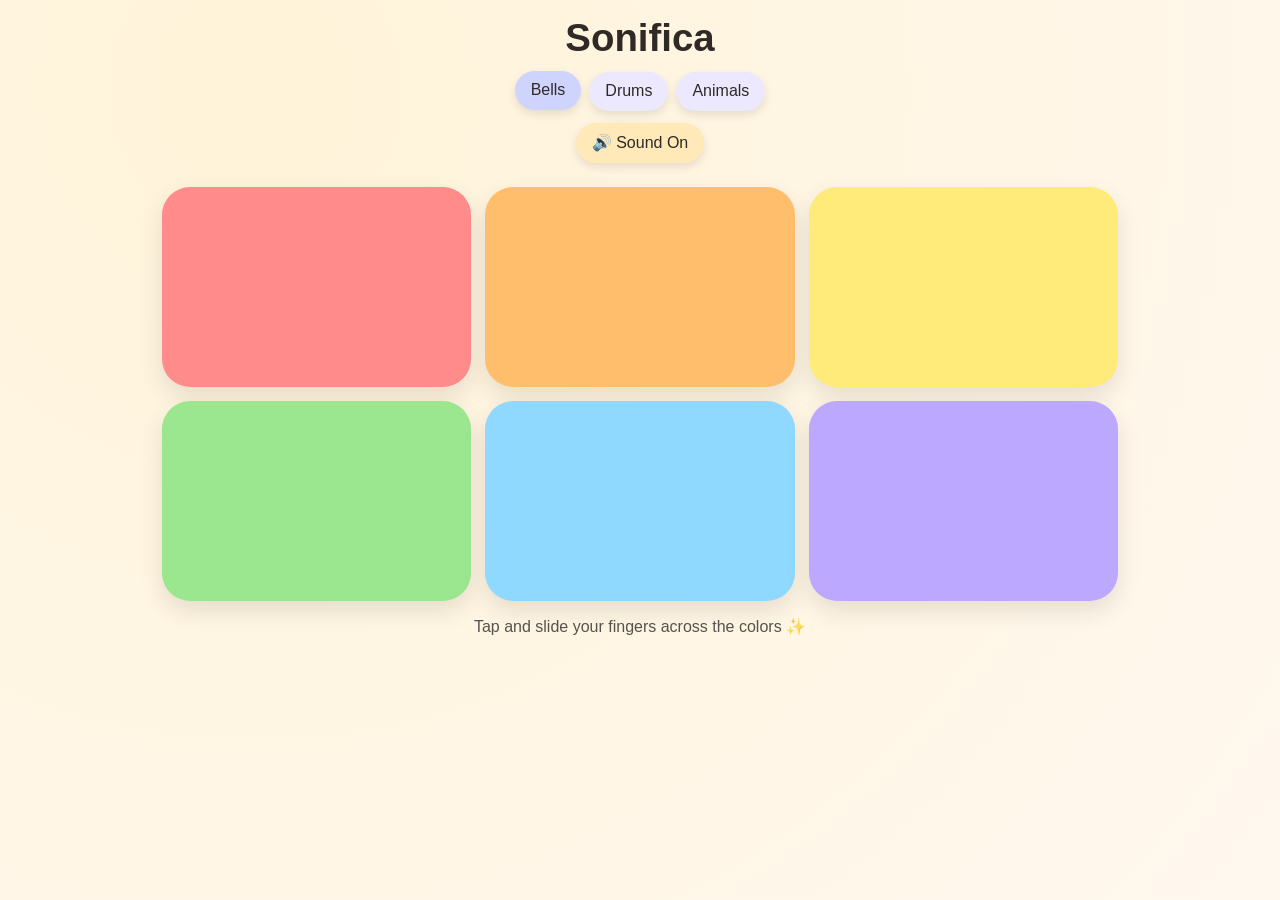
==== index.html @ 6faaa02c "Add Sonifica MVP app shell, audio pads, styles, and parent settings stub" ====
<!doctype html>
<html lang="en">
  <head>
    <meta charset="UTF-8" />
    <meta name="viewport" content="width=device-width, initial-scale=1.0, viewport-fit=cover" />
    <title>Sonifica</title>
    <link rel="stylesheet" href="styles.css" />
  </head>
  <body>
    <header class="topbar" role="banner">
      <h1>Sonifica</h1>
      <div class="controls" role="group" aria-label="Sound palette">
        <button class="palette-btn active" data-palette="bells">Bells</button>
        <button class="palette-btn" data-palette="drums">Drums</button>
        <button class="palette-btn" data-palette="animals">Animals</button>
      </div>
      <button id="muteBtn" aria-pressed="false" class="mute-btn">🔊 Sound On</button>
    </header>

    <main>
      <section class="pad-grid" aria-label="Sound pads">
        <button class="pad pad-1" data-pad="0" aria-label="Pad 1"></button>
        <button class="pad pad-2" data-pad="1" aria-label="Pad 2"></button>
        <button class="pad pad-3" data-pad="2" aria-label="Pad 3"></button>
        <button class="pad pad-4" data-pad="3" aria-label="Pad 4"></button>
        <button class="pad pad-5" data-pad="4" aria-label="Pad 5"></button>
        <button class="pad pad-6" data-pad="5" aria-label="Pad 6"></button>
      </section>
      <p class="hint">Tap and slide your fingers across the colors ✨</p>
    </main>

    <script src="app.js"></script>
  </body>
</html>
---- styles.css ----
:root {
  --bg: #fff8ef;
  --card: #ffffff;
  --text: #2f2a25;
  --shadow: rgba(0, 0, 0, 0.1);
}

* {
  box-sizing: border-box;
}

html,
body {
  margin: 0;
  padding: 0;
  width: 100%;
  min-height: 100%;
  font-family: "Nunito", "Avenir Next", "Segoe UI", sans-serif;
  background: radial-gradient(circle at 20% 10%, #fff3d9, var(--bg));
  color: var(--text);
}

body {
  display: flex;
  flex-direction: column;
  min-height: 100dvh;
}

.topbar {
  display: grid;
  gap: 0.75rem;
  align-items: center;
  justify-items: center;
  padding: 1rem;
}

h1 {
  margin: 0;
  font-size: clamp(1.6rem, 3vw, 2.4rem);
}

.controls {
  display: flex;
  gap: 0.5rem;
  flex-wrap: wrap;
  justify-content: center;
}

button {
  border: none;
  border-radius: 999px;
  font-size: 1rem;
  padding: 0.65rem 1rem;
  background: #ece9ff;
  color: #2f2a25;
  box-shadow: 0 4px 10px var(--shadow);
}

.palette-btn.active {
  background: #cfd4ff;
  transform: translateY(-1px);
}

.mute-btn {
  background: #ffe9b8;
}

main {
  width: min(980px, 96vw);
  margin: 0 auto;
  padding: 0.5rem 0.75rem 1.5rem;
  display: grid;
  gap: 1rem;
}

.pad-grid {
  display: grid;
  grid-template-columns: repeat(2, minmax(120px, 1fr));
  gap: 0.9rem;
}

.pad {
  min-height: min(24dvh, 180px);
  border-radius: 28px;
  box-shadow: 0 10px 24px var(--shadow);
  touch-action: none;
}

.pad-1 {
  background: #ff8b8b;
}
.pad-2 {
  background: #ffbe6b;
}
.pad-3 {
  background: #ffeb7a;
}
.pad-4 {
  background: #9be78f;
}
.pad-5 {
  background: #8fd8ff;
}
.pad-6 {
  background: #bca8ff;
}

.pad:active,
.pad.active {
  transform: scale(0.97);
  filter: brightness(1.08);
}

.hint {
  text-align: center;
  margin: 0;
  opacity: 0.8;
  font-size: 1rem;
}

@media (min-width: 700px) {
  .pad-grid {
    grid-template-columns: repeat(3, minmax(140px, 1fr));
  }

  .pad {
    min-height: 200px;
  }
}
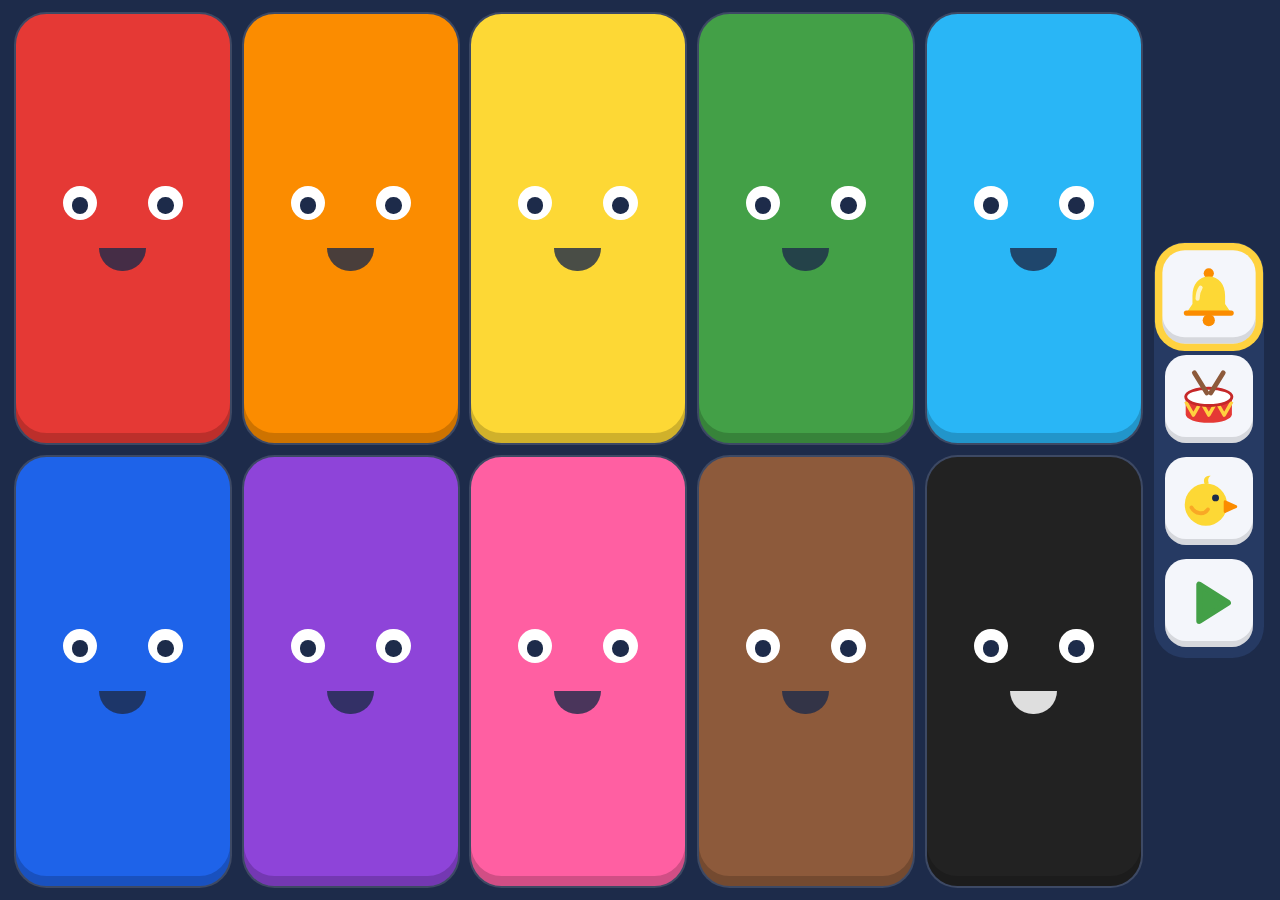
==== commit 5281e534: "Rebuild Sonifica as Colorifica's sound sibling One static index.html like Colorifica: ten singing pa" ====
--- a/index.html
+++ b/index.html
@@ -1,34 +1,945 @@
 <!doctype html>
 <html lang="en">
-  <head>
-    <meta charset="UTF-8" />
-    <meta name="viewport" content="width=device-width, initial-scale=1.0, viewport-fit=cover" />
-    <title>Sonifica</title>
-    <link rel="stylesheet" href="styles.css" />
-  </head>
-  <body>
-    <header class="topbar" role="banner">
-      <h1>Sonifica</h1>
-      <div class="controls" role="group" aria-label="Sound palette">
-        <button class="palette-btn active" data-palette="bells">Bells</button>
-        <button class="palette-btn" data-palette="drums">Drums</button>
-        <button class="palette-btn" data-palette="animals">Animals</button>
-      </div>
-      <button id="muteBtn" aria-pressed="false" class="mute-btn">🔊 Sound On</button>
-    </header>
-
-    <main>
-      <section class="pad-grid" aria-label="Sound pads">
-        <button class="pad pad-1" data-pad="0" aria-label="Pad 1"></button>
-        <button class="pad pad-2" data-pad="1" aria-label="Pad 2"></button>
-        <button class="pad pad-3" data-pad="2" aria-label="Pad 3"></button>
-        <button class="pad pad-4" data-pad="3" aria-label="Pad 4"></button>
-        <button class="pad pad-5" data-pad="4" aria-label="Pad 5"></button>
-        <button class="pad pad-6" data-pad="5" aria-label="Pad 6"></button>
-      </section>
-      <p class="hint">Tap and slide your fingers across the colors ✨</p>
-    </main>
-
-    <script src="app.js"></script>
-  </body>
+<head>
+<meta charset="utf-8">
+<meta name="viewport" content="width=device-width, initial-scale=1, maximum-scale=1, user-scalable=no, viewport-fit=cover">
+<title>Sonifica</title>
+<meta name="description" content="Big, bright sound pads for little hands.">
+<meta name="theme-color" content="#1d2b4a">
+<meta name="mobile-web-app-capable" content="yes">
+<meta name="apple-mobile-web-app-capable" content="yes">
+<meta name="apple-mobile-web-app-status-bar-style" content="black-translucent">
+<meta name="apple-mobile-web-app-title" content="Sonifica">
+<link rel="manifest" href="manifest.webmanifest">
+<link rel="icon" href="icon.svg" type="image/svg+xml">
+<link rel="apple-touch-icon" href="apple-touch-icon.png">
+<style>
+  /* Toy band: navy frame, ten singing paint-color pads, chunky instrument buttons on one side. */
+  :root {
+    --frame: #1d2b4a;
+    --tray: #263a63;
+    --pad: #f4f6fb;
+    --ink: #1d2b4a;
+    --ring: #ffd23f;
+    --gap: clamp(8px, 1.6vmin, 14px);
+    --tray-pad: clamp(6px, 1.2vmin, 12px);
+    --lip: clamp(5px, 1.2vmin, 10px);
+    --tool-count: 4;
+    color-scheme: dark;
+  }
+
+  *, *::before, *::after { box-sizing: border-box; }
+
+  html {
+    height: 100%;
+    padding-top: env(safe-area-inset-top, 0px);
+    padding-bottom: env(safe-area-inset-bottom, 0px);
+    background: var(--frame);
+    overscroll-behavior: none;
+  }
+
+  * {
+    touch-action: none;
+    -webkit-user-select: none;
+    user-select: none;
+    -webkit-touch-callout: none;
+    -webkit-tap-highlight-color: transparent;
+  }
+
+  body {
+    height: 100%;
+    margin: 0;
+    overflow: hidden;
+    overscroll-behavior: none;
+    background: var(--frame);
+    container-type: size;
+    display: grid;
+    gap: var(--gap);
+    padding-block: var(--gap);
+    padding-inline: max(16px, env(safe-area-inset-left, 0px)) max(16px, env(safe-area-inset-right, 0px));
+  }
+
+  /* ---------- layout ---------- */
+  @media (orientation: landscape) {
+    body {
+      grid-template-columns: minmax(0, 1fr) auto;
+      grid-template-rows: minmax(0, 1fr);
+      grid-template-areas: "pads tools";
+      --btn: clamp(40px, calc((100cqh - (var(--tool-count) - 1) * var(--gap) - 2 * var(--tray-pad)) / var(--tool-count)), 88px);
+    }
+    .pads  { grid-template: repeat(2, minmax(0, 1fr)) / repeat(5, minmax(0, 1fr)); }
+    .tools { grid-template-columns: var(--btn); align-self: center; }
+  }
+
+  @media (orientation: portrait) {
+    body {
+      grid-template-rows: auto minmax(0, 1fr);
+      grid-template-areas: "tools" "pads";
+      --btn: clamp(40px, calc((100cqw - (var(--tool-count) - 1) * var(--gap) - 2 * var(--tray-pad)) / var(--tool-count)), 88px);
+    }
+    .pads  { grid-template: repeat(5, minmax(0, 1fr)) / repeat(2, minmax(0, 1fr)); }
+    .tools { grid-template-columns: repeat(var(--tool-count), var(--btn)); justify-self: center; }
+  }
+
+  .tray {
+    display: grid;
+    gap: var(--gap);
+    padding: var(--tray-pad);
+    background: var(--tray);
+    border-radius: calc(var(--btn) * 0.36);
+  }
+  .tools { grid-area: tools; }
+  .pads  { grid-area: pads; display: grid; gap: var(--gap); }
+
+  /* ---------- pads ---------- */
+  .pad {
+    position: relative;
+    overflow: hidden;
+    container-type: size;
+    appearance: none;
+    border: 0;
+    margin: 0;
+    padding: 0;
+    display: grid;
+    place-items: center;
+    border-radius: clamp(16px, 3.4vmin, 32px);
+    background: var(--c);
+    box-shadow: inset 0 calc(-1 * var(--lip)) 0 rgba(0, 0, 0, 0.18), 0 0 0 2px rgba(255, 255, 255, 0.14);
+    cursor: pointer;
+  }
+  .pad > * { pointer-events: none; }
+  .pad::after {
+    content: "";
+    position: absolute;
+    inset: 0;
+    pointer-events: none;
+    background: #ffffff;
+    opacity: 0;
+    transition: opacity 90ms ease;
+  }
+  .pad.down::after { opacity: 0.2; }
+  .pad:focus-visible { outline: 4px dashed var(--ring); outline-offset: 3px; }
+
+  /* Each pad is a little singer: blinking eyes, and a smile that opens into an "O". */
+  .face { position: relative; width: 56cqmin; height: 40cqmin; }
+  .eye {
+    position: absolute;
+    top: 0;
+    left: 0;
+    width: 16cqmin;
+    height: 16cqmin;
+    border-radius: 50%;
+    background: #ffffff;
+    animation: blink var(--blink, 6s) var(--blink-delay, 0s) infinite;
+  }
+  .eye + .eye { left: auto; right: 0; }
+  .eye::after {
+    content: "";
+    position: absolute;
+    left: 26%;
+    top: 34%;
+    width: 48%;
+    height: 48%;
+    border-radius: 50%;
+    background: var(--ink);
+  }
+  @keyframes blink {
+    0%, 95%, 100% { transform: none; }
+    97% { transform: scaleY(0.1); }
+  }
+  .mouth {
+    position: absolute;
+    left: 50%;
+    bottom: 0;
+    width: 22cqmin;
+    height: 11cqmin;
+    margin-left: -11cqmin;
+    border-radius: 0 0 11cqmin 11cqmin;
+    background: var(--mouth, rgba(29, 43, 74, 0.8));
+  }
+  .pad.down .mouth,
+  .pad.sing .mouth {
+    width: 15cqmin;
+    height: 17cqmin;
+    margin-left: -7.5cqmin;
+    border-radius: 50%;
+  }
+  /* While singing, the eyes squeeze into happy arcs. */
+  .pad.down .eye,
+  .pad.sing .eye {
+    background: transparent;
+    border: 3.6cqmin solid;
+    border-color: #ffffff #ffffff transparent transparent;
+    transform: rotate(-45deg);
+    animation: none;
+  }
+  .pad.down .eye::after,
+  .pad.sing .eye::after { display: none; }
+
+  /* Bells swing from the top, drums squash into the bottom. */
+  .pads[data-instrument="bells"] .pad { transform-origin: 50% 0; }
+  .pads[data-instrument="drums"] .pad { transform-origin: 50% 100%; }
+
+  .critter {
+    display: none;
+    font: 54cqmin/1 "Apple Color Emoji", "Segoe UI Emoji", "Noto Color Emoji", sans-serif;
+  }
+  .pads[data-instrument="animals"] .face { display: none; }
+  .pads[data-instrument="animals"] .critter { display: block; }
+
+  .ripple {
+    position: absolute;
+    width: 50cqmin;
+    height: 50cqmin;
+    margin: -25cqmin 0 0 -25cqmin;
+    border-radius: 50%;
+    border: 3cqmin solid rgba(255, 255, 255, 0.75);
+    opacity: 0;
+  }
+
+  .effects { position: fixed; inset: 0; pointer-events: none; overflow: hidden; }
+  .fling { position: absolute; opacity: 0; }
+  .fling.note {
+    font: 700 clamp(20px, 4.5vmin, 40px)/1 system-ui, sans-serif;
+    color: #ffffff;
+    text-shadow: 0 2px 0 rgba(0, 0, 0, 0.3);
+  }
+  .fling.critter-copy {
+    font: clamp(26px, 6vmin, 54px)/1 "Apple Color Emoji", "Segoe UI Emoji", "Noto Color Emoji", sans-serif;
+  }
+
+  /* ---------- instrument buttons ---------- */
+  .tool {
+    position: relative;
+    --pressed-scale: 1;
+    appearance: none;
+    border: 0;
+    margin: 0;
+    padding: 0;
+    width: var(--btn);
+    height: var(--btn);
+    display: grid;
+    place-items: center;
+    cursor: pointer;
+    border-radius: 24%;
+    background: var(--pad);
+    box-shadow: inset 0 -6px 0 rgba(0, 0, 0, 0.12);
+    transition: transform 120ms ease, box-shadow 120ms ease;
+  }
+  .tool:active { transform: scale(0.9); }
+  .tool[aria-pressed="true"],
+  .tool.playing {
+    --pressed-scale: 1.06;
+    transform: scale(1.06);
+    box-shadow: inset 0 -6px 0 rgba(0, 0, 0, 0.12), 0 0 0 calc(var(--btn) * 0.08) var(--ring);
+  }
+  .tool[aria-pressed="true"]:active { transform: scale(0.96); }
+  .tool.tapped { animation: button-pulse 240ms ease-out; }
+  .tool::after {
+    content: "";
+    position: absolute;
+    inset: 0;
+    border-radius: inherit;
+    pointer-events: none;
+    box-shadow: inset 0 0 clamp(8px, 2vmin, 18px) 2px var(--ring),
+      0 0 clamp(8px, 2vmin, 18px) 2px var(--pad);
+    opacity: 0;
+  }
+  .tool:active::after { opacity: 0.35; }
+  .tool.tapped::after { animation: button-glow 280ms ease-out; }
+  @keyframes button-pulse {
+    from { transform: scale(0.96); }
+    45% { transform: scale(1.1); }
+    to { transform: scale(var(--pressed-scale)); }
+  }
+  @keyframes button-glow { from { opacity: 0.5; } to { opacity: 0; } }
+  .tool:focus-visible { outline: 4px dashed var(--ring); outline-offset: 4px; }
+  .tool svg { width: 70%; height: 70%; position: relative; }
+  .tool.playing svg { animation: bob 300ms ease-in-out infinite alternate; }
+  @keyframes bob { to { transform: scale(1.12); } }
+
+  :root[data-effects="off"] .tool,
+  :root[data-effects="off"] .tool::after,
+  :root[data-effects="off"] .tool svg,
+  :root[data-effects="off"] .eye { transition: none; animation: none; }
+  :root[data-effects="off"] .effects,
+  :root[data-effects="off"] .tool::after { display: none; }
+  @media (prefers-reduced-motion: reduce) {
+    .tool, .tool.tapped, .tool::after, .tool.tapped::after, .tool svg, .eye { transition: none; animation: none; }
+    .effects { display: none; }
+  }
+</style>
+</head>
+<body>
+  <div class="pads" id="pads" data-instrument="bells" role="group" aria-label="Sound pads"></div>
+
+  <div class="tray tools" role="toolbar" aria-label="Instruments">
+    <button class="tool" data-instrument="bells" aria-label="Bells" aria-pressed="true">
+      <svg viewBox="0 0 64 64" aria-hidden="true">
+        <circle cx="32" cy="9" r="5" fill="#fb8c00"/>
+        <path d="M32 12c-10 0-16 8-16 19v8l-6 9h44l-6-9v-8c0-11-6-19-16-19z" fill="#fdd835"/>
+        <path d="M10 48h44" stroke="#fb8c00" stroke-width="5" stroke-linecap="round"/>
+        <circle cx="32" cy="55" r="6" fill="#fb8c00"/>
+        <path d="M24 23c-2 3-3 7-3 11" fill="none" stroke="#ffffff" stroke-width="4" stroke-linecap="round" opacity="0.7"/>
+      </svg>
+    </button>
+    <button class="tool" data-instrument="drums" aria-label="Drums" aria-pressed="false">
+      <svg viewBox="0 0 64 64" aria-hidden="true">
+        <path d="M8 30v18c0 5 10.7 9 24 9s24-4 24-9V30" fill="#e53935"/>
+        <path d="M8 35l8 14 8-14 8 14 8-14 8 14 8-14" fill="none" stroke="#ffd23f" stroke-width="3.5" stroke-linejoin="round"/>
+        <ellipse cx="32" cy="30" rx="24" ry="9" fill="#ffffff" stroke="#c62828" stroke-width="3"/>
+        <path d="M17 5l13 21M47 5L34 26" stroke="#8d5a3b" stroke-width="5" stroke-linecap="round"/>
+      </svg>
+    </button>
+    <button class="tool" data-instrument="animals" aria-label="Animals" aria-pressed="false">
+      <svg viewBox="0 0 64 64" aria-hidden="true">
+        <path d="M28 15c-3-6 1-10 6-9-3 2-3 5-2 8" fill="#fdd835"/>
+        <circle cx="29" cy="36" r="22" fill="#fdd835"/>
+        <path d="M49 33l11 5-11 5z" fill="#fb8c00" stroke="#fb8c00" stroke-width="3" stroke-linejoin="round"/>
+        <circle cx="39" cy="29" r="3.6" fill="#1d2b4a"/>
+        <path d="M14 39c4 7 13 8 17 2" fill="none" stroke="#f9a825" stroke-width="4" stroke-linecap="round"/>
+      </svg>
+    </button>
+    <button class="tool" id="play" aria-label="Play my song">
+      <svg viewBox="0 0 64 64" aria-hidden="true">
+        <path d="M22 13v38l30-19z" fill="#43a047" stroke="#43a047" stroke-width="6" stroke-linejoin="round"/>
+      </svg>
+    </button>
+  </div>
+
+  <div class="effects" id="effects" aria-hidden="true"></div>
+
+<script>
+(() => {
+  const root = document.documentElement;
+  const padsEl = document.getElementById("pads");
+  const effects = document.getElementById("effects");
+  const playBtn = document.getElementById("play");
+  const reducedMotion = window.matchMedia("(prefers-reduced-motion: reduce)");
+  const lowCapability = (navigator.deviceMemory && navigator.deviceMemory <= 2) ||
+    (navigator.hardwareConcurrency && navigator.hardwareConcurrency <= 2);
+
+  // Colorifica's paint colors, in the same order, so each color plays the same note in both apps.
+  const PADS = [
+    ["#e53935", "Red", "🐮"],
+    ["#fb8c00", "Orange", "🐝"],
+    ["#fdd835", "Yellow", "🐥"],
+    ["#43a047", "Green", "🐸"],
+    ["#29b6f6", "Light blue", "🦆"],
+    ["#1e63e9", "Blue", "🦉"],
+    ["#8e44d9", "Purple", "🐑"],
+    ["#ff5fa2", "Pink", "🐷"],
+    ["#8d5a3b", "Brown", "🐶"],
+    ["#222222", "Black", "🐱"],
+  ];
+
+  const pads = PADS.map(([color, name, critter], i) => {
+    const pad = document.createElement("button");
+    pad.className = "pad";
+    pad.dataset.i = i;
+    pad.setAttribute("aria-label", name);
+    pad.style.setProperty("--c", color);
+    pad.style.setProperty("--blink", (4 + Math.random() * 4).toFixed(2) + "s");
+    pad.style.setProperty("--blink-delay", (-Math.random() * 8).toFixed(2) + "s");
+    if (color === "#222222") pad.style.setProperty("--mouth", "rgba(255, 255, 255, 0.85)");
+    pad.innerHTML = '<span class="face" aria-hidden="true"><span class="eye"></span><span class="eye"></span>' +
+      '<span class="mouth"></span></span><span class="critter" aria-hidden="true">' + critter + "</span>";
+    padsEl.appendChild(pad);
+    return pad;
+  });
+
+  // Optional accessories; data attributes allow opt-outs without adding toddler-facing controls.
+  function motionEnabled() {
+    return !reducedMotion.matches && root.dataset.effects !== "off";
+  }
+
+  function buzz(ms) {
+    if (reducedMotion.matches || root.dataset.haptics === "off") return;
+    try {
+      if (navigator.vibrate) navigator.vibrate(ms);
+    } catch (_) { /* vibration may be unavailable or blocked */ }
+  }
+
+  // ---------- hit animations ----------
+  const rand = (n) => (Math.random() - 0.5) * n;
+
+  function ripple(pad, x, y) {
+    if (pad.childElementCount > 6) return;
+    const r = document.createElement("span");
+    r.className = "ripple";
+    r.style.left = x + "px";
+    r.style.top = y + "px";
+    pad.appendChild(r);
+    r.animate([
+      { opacity: 0.9, transform: "scale(0.2)" },
+      { opacity: 0, transform: "scale(2.4)" },
+    ], { duration: 520, easing: "ease-out" }).onfinish = () => r.remove();
+    setTimeout(() => r.remove(), 700);
+  }
+
+  // Throws one little thing (a note, a sparkle, a paint drop, a tiny animal) out from a point.
+  function fling(x, y, { text, kind = "note", color = "#ffffff", size = 10, round = false,
+    dx = 0, dy = -100, spin = 0, life = 800 }) {
+    if (lowCapability || root.dataset.particles === "off" || effects.childElementCount >= 40) return;
+    const p = document.createElement("span");
+    p.className = "fling " + (text ? kind : "spark");
+    if (text) {
+      p.textContent = text;
+    } else {
+      p.style.width = p.style.height = size + "px";
+      p.style.background = color;
+      p.style.borderRadius = round ? "50%" : "2px";
+    }
+    p.style.left = x + "px";
+    p.style.top = y + "px";
+    effects.appendChild(p);
+    p.animate([
+      { opacity: 0, transform: "translate(-50%, -50%) translate(0px, 0px) rotate(0deg) scale(0.5)" },
+      { opacity: 1, offset: 0.15 },
+      { opacity: 0, transform: "translate(-50%, -50%) translate(" + dx + "px, " + dy + "px) rotate(" + spin + "deg) scale(1.1)" },
+    ], { duration: life, easing: "ease-out" }).onfinish = () => p.remove();
+    setTimeout(() => p.remove(), life + 200);
+  }
+
+  const popFace = (pad) => pad.querySelector(".face").animate([
+    { transform: "none" },
+    { transform: "translateY(-10%) scale(1.08)", offset: 0.3 },
+    { transform: "none" },
+  ], { duration: 380, easing: "ease-out" });
+
+  // How a pad moves when it's hit: bells swing, drums squash, animals hop.
+  const MOVES = {
+    bells(pad) {
+      pad.animate([
+        { transform: "scale(0.94)" },
+        { transform: "rotate(-5deg) scale(1.04)", offset: 0.2 },
+        { transform: "rotate(4deg)", offset: 0.45 },
+        { transform: "rotate(-2deg)", offset: 0.7 },
+        { transform: "none" },
+      ], { duration: 640, easing: "ease-out" });
+      popFace(pad);
+    },
+    drums(pad) {
+      pad.animate([
+        { transform: "scale(1.08, 0.84)" },
+        { transform: "scale(0.96, 1.06)", offset: 0.35 },
+        { transform: "scale(1.02, 0.98)", offset: 0.65 },
+        { transform: "none" },
+      ], { duration: 340, easing: "ease-out" });
+      popFace(pad);
+    },
+    animals(pad) {
+      pad.animate([{ transform: "scale(0.95)" }, { transform: "none" }], { duration: 200, easing: "ease-out" });
+      pad.querySelector(".critter").animate([
+        { transform: "none" },
+        { transform: "translateY(-30%) rotate(-10deg) scale(1.1)", offset: 0.35 },
+        { transform: "translateY(0) scale(1.18, 0.84)", offset: 0.62 },
+        { transform: "rotate(6deg)", offset: 0.8 },
+        { transform: "none" },
+      ], { duration: 560, easing: "ease-out" });
+    },
+  };
+
+  // What flies out of a pad: notes and sparkles, a splash of drops, or a tiny copy of the animal.
+  const BURSTS = {
+    bells(x, y) {
+      fling(x, y, { text: Math.random() < 0.5 ? "♪" : "♫", dx: rand(70), dy: -80 - Math.random() * 80, spin: rand(60), life: 950 });
+      for (let k = 0; k < 4; k++) {
+        fling(x, y, { color: k % 2 ? "#ffffff" : "#ffd23f", size: 9, dx: rand(160), dy: rand(160), spin: 180, life: 650 });
+      }
+    },
+    drums(x, y) {
+      for (let k = 0; k < 8; k++) {
+        const a = k * Math.PI / 4 + Math.random() * 0.5;
+        const r = 55 + Math.random() * 55;
+        fling(x, y, { color: k % 2 ? "#ffffff" : "#ffd23f", size: 11, round: true,
+          dx: Math.cos(a) * r, dy: Math.sin(a) * r, life: 460 });
+      }
+    },
+    animals(x, y, i) {
+      fling(x, y, { text: PADS[i][2], kind: "critter-copy", dx: rand(80), dy: -110 - Math.random() * 60, spin: rand(50), life: 1000 });
+      fling(x, y, { text: "♪", dx: rand(90), dy: -60 - Math.random() * 50, spin: rand(60), life: 800 });
+    },
+  };
+
+  // ---------- playing ----------
+  let instrument = "bells";
+  const lastHit = PADS.map(() => -Infinity);
+
+  function hit(i, { x, y, tap = false, echo = false } = {}) {
+    const now = performance.now();
+    if (now - lastHit[i] < 60) return; // a whole palm on one pad is one note, not five
+    lastHit[i] = now;
+    sound(instrument, i);
+    if (!echo) remember(i, now);
+    if (tap) buzz(8);
+
+    const pad = pads[i];
+    pad.classList.add("sing");
+    clearTimeout(pad.singTimer);
+    pad.singTimer = setTimeout(() => pad.classList.remove("sing"), 320);
+    if (!motionEnabled()) return;
+
+    const rect = pad.getBoundingClientRect();
+    const px = x === undefined ? rect.left + rect.width / 2 : x;
+    const py = y === undefined ? rect.top + rect.height / 2 : y;
+    MOVES[instrument](pad);
+    ripple(pad, px - rect.left, py - rect.top);
+    BURSTS[instrument](px, py, i);
+  }
+
+  // Fingers can glide from pad to pad, so each one is followed across the whole grid.
+  const fingers = new Map(); // pointerId -> index of the pad under it, or -1
+  const held = PADS.map(() => 0);
+
+  function press(i, delta) {
+    if (i < 0) return;
+    held[i] = Math.max(0, held[i] + delta);
+    pads[i].classList.toggle("down", held[i] > 0);
+  }
+
+  function padAt(x, y) {
+    const el = document.elementFromPoint(x, y);
+    const pad = el && el.closest(".pad");
+    return pad ? Number(pad.dataset.i) : -1;
+  }
+
+  function slideTo(e, tap) {
+    const i = padAt(e.clientX, e.clientY);
+    const was = fingers.get(e.pointerId);
+    if (i === was) return;
+    fingers.set(e.pointerId, i);
+    press(was, -1);
+    press(i, 1);
+    if (i >= 0) hit(i, { x: e.clientX, y: e.clientY, tap });
+  }
+
+  function lift(e) {
+    if (!fingers.has(e.pointerId)) return;
+    press(fingers.get(e.pointerId), -1);
+    fingers.delete(e.pointerId);
+  }
+
+  padsEl.addEventListener("pointerdown", (e) => {
+    if (e.pointerType === "mouse" && e.button !== 0) return;
+    e.preventDefault();
+    // Touch pointers stick to the element they land on, which would keep a sliding finger on its first pad.
+    if (e.target.hasPointerCapture && e.target.hasPointerCapture(e.pointerId)) {
+      e.target.releasePointerCapture(e.pointerId);
+    }
+    fingers.set(e.pointerId, -1);
+    slideTo(e, true);
+  });
+
+  document.addEventListener("pointermove", (e) => {
+    if (!fingers.has(e.pointerId)) return;
+    if (e.pointerType === "mouse" && e.buttons === 0) return lift(e); // released outside the window
+    const events = e.getCoalescedEvents ? e.getCoalescedEvents() : [];
+    for (const ev of events.length ? events : [e]) slideTo(ev, false);
+  });
+  document.addEventListener("pointerup", lift);
+  document.addEventListener("pointercancel", lift);
+
+  // Taps act on pointerdown; click only handles the keyboard, so mice don't double up.
+  const onKey = (fn) => (e) => { if (e.detail === 0) fn(); };
+  pads.forEach((pad, i) => pad.addEventListener("click", onKey(() => hit(i, { tap: true }))));
+
+  // Mashing a laptop keyboard plays too; neighboring keys land on neighboring pads.
+  document.addEventListener("keydown", (e) => {
+    if (e.repeat || e.metaKey || e.ctrlKey || e.altKey) return;
+    if ((e.key === "Enter" || e.key === " ") && e.target.closest && e.target.closest("button")) return;
+    let n = 0;
+    for (const ch of e.code || e.key) n += ch.charCodeAt(0);
+    hit(n % PADS.length, { tap: true });
+  });
+
+  // ---------- instruments ----------
+  function feedback(btn) {
+    buzz(10);
+    if (motionEnabled()) {
+      btn.classList.remove("tapped");
+      void btn.offsetWidth;
+      btn.classList.add("tapped");
+    }
+  }
+
+  document.querySelectorAll(".tool").forEach((btn) => {
+    btn.addEventListener("animationend", (e) => {
+      if (e.animationName === "button-pulse") btn.classList.remove("tapped");
+    });
+  });
+
+  // Picking an instrument shows it off on a few pads right away: [pad, delay in ms].
+  const PREVIEW = { bells: [[0, 0], [2, 80], [3, 160], [5, 240]], drums: [[0, 0], [4, 200]] };
+
+  for (const btn of document.querySelectorAll(".tool[data-instrument]")) {
+    const pick = () => {
+      instrument = btn.dataset.instrument;
+      for (const b of document.querySelectorAll(".tool[data-instrument]")) {
+        b.setAttribute("aria-pressed", String(b === btn));
+      }
+      padsEl.dataset.instrument = instrument;
+      feedback(btn);
+      const preview = PREVIEW[instrument] || [[Math.floor(Math.random() * PADS.length), 0]];
+      for (const [i, ms] of preview) setTimeout(() => hit(i, { echo: true }), ms);
+    };
+    btn.addEventListener("pointerdown", pick);
+    btn.addEventListener("click", onKey(pick));
+  }
+
+  // ---------- play button ----------
+  // Sings back the child's latest little tune on the current instrument, lighting each pad in turn.
+  // Until there is one, it plays "Mary Had a Little Lamb", which happens to fit the pentatonic pads.
+  const MARY = [[2, 1], [1, 1], [0, 1], [1, 1], [2, 1], [2, 1], [2, 2], [1, 1], [1, 1], [1, 2],
+    [2, 1], [3, 1], [3, 2], [2, 1], [1, 1], [0, 1], [1, 1], [2, 1], [2, 1], [2, 1], [2, 1],
+    [1, 1], [1, 1], [2, 1], [1, 1], [0, 2]]; // [pad, beats]
+  let tune = [];   // notes since the last pause: { i, t }
+  let song = null; // the latest tune with at least two notes
+  let songTimers = [];
+
+  function remember(i, now) {
+    const last = tune[tune.length - 1];
+    if (!last || now - last.t > 3000) tune = [];
+    tune.push({ i, t: now });
+    if (tune.length > 32) tune.shift();
+    if (tune.length >= 2) song = tune;
+  }
+
+  function stopSong() {
+    songTimers.forEach(clearTimeout);
+    songTimers = [];
+    playBtn.classList.remove("playing");
+  }
+
+  function playSong() {
+    stopSong();
+    const notes = song
+      ? song.map((n, k) => [n.i, k ? Math.min(650, Math.max(80, n.t - song[k - 1].t)) : 0])
+      : MARY.map(([i], k) => [i, k ? MARY[k - 1][1] * 300 : 0]);
+    let at = 0;
+    for (const [i, gap] of notes) {
+      at += gap;
+      songTimers.push(setTimeout(() => hit(i, { echo: true }), at));
+    }
+    songTimers.push(setTimeout(() => {
+      stopSong();
+      if (!motionEnabled()) return;
+      const rect = playBtn.getBoundingClientRect();
+      for (let k = 0; k < 8; k++) {
+        fling(rect.left + rect.width / 2, rect.top + rect.height / 2, { text: k % 2 ? "♪" : "♫",
+          dx: rand(160), dy: -60 - Math.random() * 120, spin: rand(80), life: 1000 });
+      }
+    }, at + 450));
+    playBtn.classList.add("playing");
+  }
+
+  const startSong = () => {
+    feedback(playBtn);
+    playSong();
+  };
+  playBtn.addEventListener("pointerdown", startSong);
+  playBtn.addEventListener("click", onKey(startSong));
+
+  // ---------- sound ----------
+  // All synthesized with Web Audio, so there are no files to load.
+  let audio = null;
+  let bus, noiseBuf;
+  let live = 0;
+
+  // Browsers only allow sound after a tap, so this runs on every press and lift.
+  function startAudio() {
+    const AC = window.AudioContext || window.webkitAudioContext;
+    if (!AC) return false;
+    if (!audio) {
+      try {
+        audio = new AC();
+      } catch (_) { return false; }
+      // A soft limiter, so a whole palm of pads can't get loud.
+      bus = audio.createDynamicsCompressor();
+      bus.threshold.value = -16;
+      bus.knee.value = 12;
+      bus.ratio.value = 6;
+      bus.attack.value = 0.003;
+      bus.release.value = 0.2;
+      const master = audio.createGain();
+      master.gain.value = 0.8;
+      bus.connect(master).connect(audio.destination);
+
+      noiseBuf = audio.createBuffer(1, audio.sampleRate, audio.sampleRate);
+      const d = noiseBuf.getChannelData(0);
+      for (let i = 0; i < d.length; i++) d[i] = Math.random() * 2 - 1;
+    }
+    if (audio.state === "suspended") audio.resume().catch(() => {});
+    return true;
+  }
+
+  function sound(name, i) {
+    if (!startAudio() || live >= 24) return;
+    const v = { t: audio.currentTime + 0.005, out: audio.createGain(), end: 0 };
+    v.out.connect(bus);
+    INSTRUMENTS[name](v, i);
+    live++;
+    setTimeout(() => {
+      v.out.disconnect();
+      live--;
+    }, (v.end - audio.currentTime) * 1000 + 100);
+  }
+
+  // ---------- voices ----------
+  // Same notes as Colorifica's colors: a pentatonic scale, so any order of taps sounds like a tune.
+  const NOTES = [523.25, 587.33, 659.25, 783.99, 880, 1046.5, 1174.66, 1318.51, 1567.98, 1760];
+
+  // Glides an AudioParam through [seconds, value] points; values must stay above zero.
+  function shape(param, t, points) {
+    if (typeof points === "number") return param.setValueAtTime(points, t);
+    param.setValueAtTime(points[0][1], t + points[0][0]);
+    for (let k = 1; k < points.length; k++) {
+      param.exponentialRampToValueAtTime(points[k][1], t + points[k][0]);
+    }
+  }
+
+  // Envelopes: a struck sound that dies away, and a held one that swells and fades.
+  const strike = (vol, decay, attack = 0.004) => [[0, 0.0001], [attack, vol], [attack + decay, 0.0001]];
+  const swell = (vol, attack, len, release = 0.1) =>
+    [[0, 0.0001], [attack, vol], [len, vol * 0.8], [len + release, 0.0001]];
+
+  function osc(v, type, pitch, level, to = v.out, at = 0) {
+    const t = v.t + at;
+    const o = audio.createOscillator();
+    const g = audio.createGain();
+    o.type = type;
+    shape(o.frequency, t, pitch);
+    shape(g.gain, t, level);
+    o.connect(g).connect(to);
+    const end = t + level[level.length - 1][0];
+    o.start(t);
+    o.stop(end + 0.02);
+    v.end = Math.max(v.end, end);
+    return o;
+  }
+
+  function hiss(v, level, type, freq, q = 1, to = v.out, at = 0) {
+    const t = v.t + at;
+    const src = audio.createBufferSource();
+    const f = audio.createBiquadFilter();
+    const g = audio.createGain();
+    src.buffer = noiseBuf;
+    f.type = type;
+    f.Q.value = q;
+    shape(f.frequency, t, freq);
+    shape(g.gain, t, level);
+    src.connect(f).connect(g).connect(to);
+    const end = t + level[level.length - 1][0];
+    src.start(t, Math.random() * 0.4);
+    src.stop(end + 0.02);
+    v.end = Math.max(v.end, end);
+  }
+
+  function filter(v, type, freq, q = 1, at = 0, to = v.out) {
+    const f = audio.createBiquadFilter();
+    f.type = type;
+    f.Q.value = q;
+    shape(f.frequency, v.t + at, freq);
+    f.connect(to);
+    return f;
+  }
+
+  // Wiggles a param: vibrato on a pitch, or flutter on a volume.
+  function wobble(v, param, rate, depth, at, len) {
+    const t = v.t + at;
+    const lfo = audio.createOscillator();
+    const g = audio.createGain();
+    lfo.frequency.value = rate;
+    g.gain.value = depth;
+    lfo.connect(g).connect(param);
+    lfo.start(t);
+    lfo.stop(t + len);
+  }
+
+  function flutter(v, rate, depth, len, to) {
+    const g = audio.createGain();
+    g.connect(to);
+    wobble(v, g.gain, rate, depth, 0, len);
+    return g;
+  }
+
+  const tom = (f) => (v) => {
+    osc(v, "triangle", [[0, f * 1.6], [0.08, f]], strike(0.45, 0.4));
+    osc(v, "sine", [[0, f * 3], [0.05, f * 2]], strike(0.45, 0.16));
+    hiss(v, strike(0.2, 0.02, 0.001), "bandpass", 2500);
+  };
+
+  // Low to high, so the drum kit runs the same way as the notes.
+  const DRUMS = [
+    (v) => { // kick, with a click on top so small speakers still hear it
+      osc(v, "sine", [[0, 280], [0.1, 85]], strike(0.42, 0.3));
+      osc(v, "triangle", [[0, 900], [0.05, 180]], strike(0.45, 0.12));
+      hiss(v, strike(0.5, 0.03, 0.001), "bandpass", 2000);
+    },
+    tom(185),
+    tom(245),
+    tom(320),
+    (v) => { // snare
+      hiss(v, strike(0.8, 0.2), "highpass", 1200);
+      osc(v, "triangle", [[0, 280], [0.05, 190]], strike(0.4, 0.1));
+    },
+    (v) => { // clap: three quick slaps and a tail
+      hiss(v, [[0, 0.0001], [0.002, 2], [0.01, 0.24], [0.012, 2], [0.02, 0.24], [0.022, 2],
+        [0.032, 0.6], [0.22, 0.0001]], "bandpass", 1400, 1.5);
+    },
+    (v) => { // cowbell
+      const bell = filter(v, "bandpass", 850, 2.5);
+      const level = [[0, 0.0001], [0.003, 0.35], [0.05, 0.12], [0.4, 0.0001]];
+      osc(v, "square", 545, level, bell);
+      osc(v, "square", 815, level, bell);
+    },
+    (v) => { // woodblock
+      osc(v, "sine", [[0, 1300], [0.03, 1080]], strike(0.8, 0.12));
+      osc(v, "triangle", 2600, strike(0.25, 0.03));
+    },
+    (v) => { // shaker: chk-chk
+      for (const at of [0, 0.14]) {
+        hiss(v, [[0, 0.0001], [0.035, 0.75], [0.12, 0.0001]], "highpass", 5000, 1, v.out, at);
+      }
+    },
+    (v) => { // triangle: ting
+      osc(v, "sine", 2637, strike(0.18, 1.3, 0.002));
+      osc(v, "sine", 6865, strike(0.05, 0.7, 0.002));
+      osc(v, "sine", 9310, strike(0.03, 0.4, 0.002));
+    },
+  ];
+
+  // Cartoon animals, one per pad; k nudges the pitch so repeats don't sound robotic.
+  const ANIMALS = [
+    (v, k) => { // cow: mmm-ooo
+      const mouth = filter(v, "lowpass", [[0, 300], [0.3, 1000], [0.8, 650], [1.05, 300]], 4);
+      for (const d of [1, 1.007]) {
+        osc(v, "sawtooth", [[0, 110 * k * d], [0.3, 132 * k * d], [1.05, 98 * k * d]], swell(0.4, 0.15, 0.95, 0.15), mouth);
+      }
+    },
+    (v, k) => { // bee: bzzz, wandering like it's flying around
+      const wings = flutter(v, 24, 0.35, 0.95, filter(v, "lowpass", 1400));
+      for (const d of [1, 1.015]) {
+        osc(v, "sawtooth", [[0, 200 * k * d], [0.3, 245 * k * d], [0.6, 215 * k * d], [0.85, 235 * k * d]],
+          swell(0.25, 0.1, 0.75, 0.15), wings);
+      }
+    },
+    (v, k) => { // chick: peep peep peep
+      for (let n = 0; n < 3; n++) {
+        osc(v, "sine", [[0, 2500 * k], [0.04, 3100 * k], [0.08, 2800 * k]],
+          [[0, 0.0001], [0.01, 0.2], [0.06, 0.16], [0.09, 0.0001]], v.out, n * 0.13);
+      }
+    },
+    (v, k) => { // frog: rib-bit, two runs of croaky pulses
+      const throat = filter(v, "bandpass", [[0, 600], [0.15, 600], [0.17, 1100]], 1);
+      for (let n = 0; n < 9; n++) {
+        const bit = n >= 4;
+        osc(v, "sawtooth", (bit ? 175 : 140) * k, strike(1.9, 0.02, 0.003), throat,
+          bit ? 0.17 + (n - 4) * 0.026 : n * 0.026);
+      }
+    },
+    (v, k) => { // duck: quack quack
+      for (const at of [0, 0.24]) {
+        const bill = filter(v, "bandpass", [[0, 800], [0.04, 1500], [0.18, 1100]], 3, at);
+        osc(v, "sawtooth", [[0, 360 * k], [0.18, 270 * k]], [[0, 0.0001], [0.012, 1.1], [0.12, 0.8], [0.19, 0.0001]], bill, at);
+      }
+    },
+    (v, k) => { // owl: hoo, hooo
+      for (const [at, len] of [[0, 0.22], [0.34, 0.5]]) {
+        osc(v, "sine", [[0, 390 * k], [0.06, 420 * k], [len, 380 * k]], swell(0.34, 0.06, len - 0.08, 0.08), v.out, at);
+        hiss(v, swell(0.03, 0.05, len - 0.08, 0.08), "lowpass", 1200, 1, v.out, at);
+      }
+    },
+    (v, k) => { // sheep: baa, with a bleating wobble
+      const bleat = flutter(v, 8, 0.4, 0.8, filter(v, "bandpass", [[0, 500], [0.06, 1100], [0.7, 900]], 1.6));
+      const o = osc(v, "sawtooth", [[0, 300 * k], [0.7, 255 * k]], swell(0.65, 0.05, 0.6, 0.12), bleat);
+      wobble(v, o.frequency, 8, 22, 0.05, 0.75);
+    },
+    (v, k) => { // pig: oink oink
+      for (const at of [0, 0.24]) {
+        const snout = filter(v, "bandpass", [[0, 600], [0.06, 1000], [0.16, 700]], 2.5, at);
+        osc(v, "sawtooth", [[0, 170 * k], [0.05, 230 * k], [0.16, 150 * k]], [[0, 0.0001], [0.02, 1], [0.12, 0.7], [0.17, 0.0001]], snout, at);
+        hiss(v, strike(0.12, 0.12, 0.02), "lowpass", 700, 1, v.out, at);
+      }
+    },
+    (v, k) => { // dog: woof woof
+      for (const at of [0, 0.27]) {
+        const mouth = filter(v, "bandpass", [[0, 900], [0.05, 650], [0.15, 450]], 2, at);
+        osc(v, "sawtooth", [[0, 420 * k], [0.03, 360 * k], [0.15, 230 * k]], [[0, 0.0001], [0.01, 0.9], [0.06, 0.55], [0.16, 0.0001]], mouth, at);
+        hiss(v, strike(0.3, 0.07, 0.006), "bandpass", 1200, 1, mouth, at);
+      }
+    },
+    (v, k) => { // cat: mee-ow
+      const mouth = filter(v, "bandpass", [[0, 700], [0.12, 2200], [0.32, 1400], [0.6, 750]], 2.5);
+      const o = osc(v, "sawtooth", [[0, 500 * k], [0.15, 720 * k], [0.32, 760 * k], [0.62, 470 * k]], swell(0.55, 0.07, 0.5, 0.14), mouth);
+      wobble(v, o.frequency, 6, 8, 0.1, 0.55);
+    },
+  ];
+
+  const INSTRUMENTS = {
+    bells(v, i) { // music-box bells: a pure tone with a bright little strike on top
+      const f = NOTES[i];
+      osc(v, "sine", f, strike(0.3, 1.4, 0.003));
+      osc(v, "sine", f * 2, strike(0.08, 0.5, 0.003));
+      osc(v, "sine", f * 3.98, strike(0.04, 0.12, 0.002));
+    },
+    drums(v, i) { DRUMS[i](v); },
+    animals(v, i) { ANIMALS[i](v, 0.96 + Math.random() * 0.08); },
+  };
+
+  // ---------- toddler-proofing ----------
+  document.addEventListener("pointerdown", startAudio, true);
+  document.addEventListener("pointerup", startAudio, true);
+  document.addEventListener("keydown", startAudio, true);
+  document.addEventListener("visibilitychange", () => {
+    if (!document.hidden) return keepAwake();
+    stopSong();
+    fingers.clear();
+    held.fill(0);
+    pads.forEach((pad) => pad.classList.remove("down"));
+    if (audio) audio.suspend().catch(() => {});
+  });
+
+  // Some browsers (Silk on Fire tablets) ignore touch-action, so cancelling the raw touch
+  // events is what actually stops pinches and swipes from hijacking little fingers.
+  const noGesture = (e) => { if (e.cancelable) e.preventDefault(); };
+  document.addEventListener("touchstart", noGesture, { passive: false });
+  document.addEventListener("touchmove", noGesture, { passive: false });
+  document.addEventListener("contextmenu", (e) => e.preventDefault());
+  document.addEventListener("gesturestart", (e) => e.preventDefault());
+  document.addEventListener("dblclick", (e) => e.preventDefault());
+
+  let wakeLock = null;
+  async function keepAwake() {
+    if (!("wakeLock" in navigator) || wakeLock || document.visibilityState !== "visible") return;
+    try {
+      wakeLock = await navigator.wakeLock.request("screen");
+      wakeLock.addEventListener("release", () => { wakeLock = null; });
+    } catch (_) { /* not allowed here; the screen may dim */ }
+  }
+
+  // In a browser tab on a touch device, go fullscreen so the browser bar is out of reach.
+  // Skipped when launched from the home screen (already fullscreen) and while fingers are
+  // down, since the resize would cut them off mid-slide.
+  const isTouch = window.matchMedia("(pointer: coarse)").matches;
+  const installed = window.matchMedia("(display-mode: fullscreen), (display-mode: standalone)").matches;
+  function goFullscreen() {
+    if (!isTouch || installed || fingers.size > 0) return;
+    if (document.fullscreenElement || document.webkitFullscreenElement) return;
+    const req = root.requestFullscreen || root.webkitRequestFullscreen;
+    if (!req) return;
+    try {
+      const r = req.call(root);
+      if (r && r.catch) r.catch(() => {});
+    } catch (_) { /* unsupported here */ }
+  }
+
+  document.addEventListener("pointerup", () => {
+    keepAwake();
+    goFullscreen();
+  });
+  keepAwake();
+})();
+</script>
+</body>
 </html>
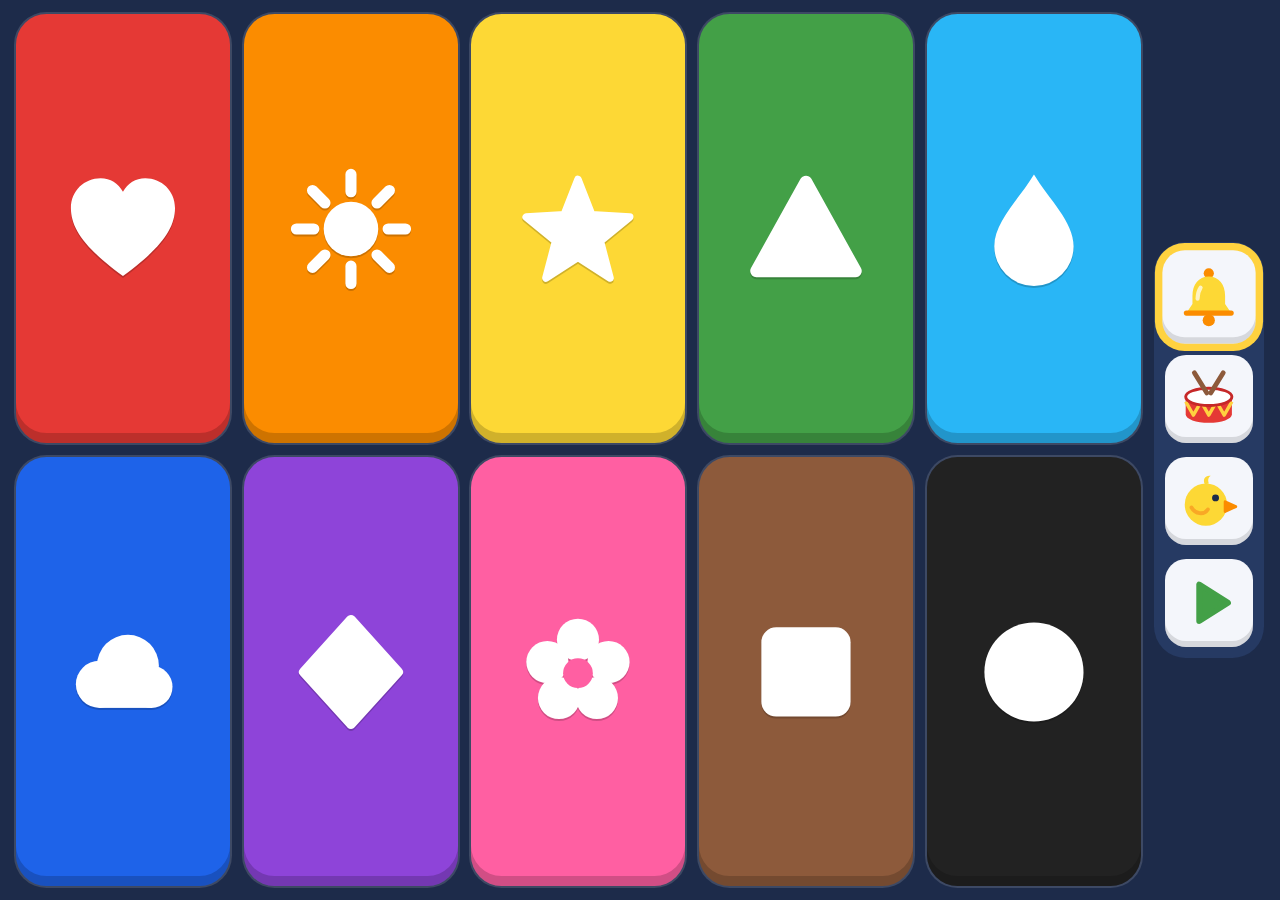
==== commit e2f5aaf3: "Swap pad faces for shapes; make bells and drums sound real - Pads show white shapes (heart, sun, sta" ====
--- a/index.html
+++ b/index.html
@@ -120,61 +120,23 @@
   .pad.down::after { opacity: 0.2; }
   .pad:focus-visible { outline: 4px dashed var(--ring); outline-offset: 3px; }
 
-  /* Each pad is a little singer: blinking eyes, and a smile that opens into an "O". */
-  .face { position: relative; width: 56cqmin; height: 40cqmin; }
-  .eye {
-    position: absolute;
-    top: 0;
-    left: 0;
-    width: 16cqmin;
-    height: 16cqmin;
-    border-radius: 50%;
-    background: #ffffff;
-    animation: blink var(--blink, 6s) var(--blink-delay, 0s) infinite;
-  }
-  .eye + .eye { left: auto; right: 0; }
-  .eye::after {
-    content: "";
-    position: absolute;
-    left: 26%;
-    top: 34%;
-    width: 48%;
-    height: 48%;
-    border-radius: 50%;
-    background: var(--ink);
-  }
-  @keyframes blink {
-    0%, 95%, 100% { transform: none; }
-    97% { transform: scaleY(0.1); }
-  }
-  .mouth {
-    position: absolute;
-    left: 50%;
-    bottom: 0;
-    width: 22cqmin;
-    height: 11cqmin;
-    margin-left: -11cqmin;
-    border-radius: 0 0 11cqmin 11cqmin;
-    background: var(--mouth, rgba(29, 43, 74, 0.8));
-  }
-  .pad.down .mouth,
-  .pad.sing .mouth {
-    width: 15cqmin;
-    height: 17cqmin;
-    margin-left: -7.5cqmin;
-    border-radius: 50%;
-  }
-  /* While singing, the eyes squeeze into happy arcs. */
-  .pad.down .eye,
-  .pad.sing .eye {
-    background: transparent;
-    border: 3.6cqmin solid;
-    border-color: #ffffff #ffffff transparent transparent;
-    transform: rotate(-45deg);
-    animation: none;
-  }
-  .pad.down .eye::after,
-  .pad.sing .eye::after { display: none; }
+  /* Each pad wears a big white shape that wiggles now and then and pops while it plays. */
+  .shape {
+    width: 58cqmin;
+    height: 58cqmin;
+    overflow: visible;
+    fill: #ffffff;
+    filter: drop-shadow(0 1.2cqmin 0 rgba(0, 0, 0, 0.18));
+    transition: scale 120ms ease;
+    animation: wiggle var(--wiggle, 7s) var(--wiggle-delay, 0s) infinite;
+  }
+  .pad.down .shape,
+  .pad.sing .shape { scale: 1.08; }
+  @keyframes wiggle {
+    0%, 92%, 100% { rotate: 0deg; }
+    94% { rotate: -7deg; }
+    97% { rotate: 6deg; }
+  }
 
   /* Bells swing from the top, drums squash into the bottom. */
   .pads[data-instrument="bells"] .pad { transform-origin: 50% 0; }
@@ -184,7 +146,7 @@
     display: none;
     font: 54cqmin/1 "Apple Color Emoji", "Segoe UI Emoji", "Noto Color Emoji", sans-serif;
   }
-  .pads[data-instrument="animals"] .face { display: none; }
+  .pads[data-instrument="animals"] .shape { display: none; }
   .pads[data-instrument="animals"] .critter { display: block; }
 
   .ripple {
@@ -261,11 +223,11 @@
   :root[data-effects="off"] .tool,
   :root[data-effects="off"] .tool::after,
   :root[data-effects="off"] .tool svg,
-  :root[data-effects="off"] .eye { transition: none; animation: none; }
+  :root[data-effects="off"] .shape { transition: none; animation: none; }
   :root[data-effects="off"] .effects,
   :root[data-effects="off"] .tool::after { display: none; }
   @media (prefers-reduced-motion: reduce) {
-    .tool, .tool.tapped, .tool::after, .tool.tapped::after, .tool svg, .eye { transition: none; animation: none; }
+    .tool, .tool.tapped, .tool::after, .tool.tapped::after, .tool svg, .shape { transition: none; animation: none; }
     .effects { display: none; }
   }
 </style>
@@ -321,29 +283,44 @@
 
   // Colorifica's paint colors, in the same order, so each color plays the same note in both apps.
   const PADS = [
-    ["#e53935", "Red", "🐮"],
-    ["#fb8c00", "Orange", "🐝"],
-    ["#fdd835", "Yellow", "🐥"],
-    ["#43a047", "Green", "🐸"],
-    ["#29b6f6", "Light blue", "🦆"],
-    ["#1e63e9", "Blue", "🦉"],
-    ["#8e44d9", "Purple", "🐑"],
-    ["#ff5fa2", "Pink", "🐷"],
-    ["#8d5a3b", "Brown", "🐶"],
-    ["#222222", "Black", "🐱"],
+    ["#e53935", "Red", "heart", "🐮"],
+    ["#fb8c00", "Orange", "sun", "🐝"],
+    ["#fdd835", "Yellow", "star", "🐥"],
+    ["#43a047", "Green", "triangle", "🐸"],
+    ["#29b6f6", "Light blue", "drop", "🦆"],
+    ["#1e63e9", "Blue", "cloud", "🦉"],
+    ["#8e44d9", "Purple", "diamond", "🐑"],
+    ["#ff5fa2", "Pink", "flower", "🐷"],
+    ["#8d5a3b", "Brown", "square", "🐶"],
+    ["#222222", "Black", "circle", "🐱"],
   ];
 
-  const pads = PADS.map(([color, name, critter], i) => {
+  // White pad shapes on a 100x100 grid.
+  const SHAPES = {
+    heart: '<path d="M50 88C20 66 8 50 8 33 8 19 19 9 32 9c8 0 14 4 18 11 4-7 10-11 18-11 13 0 24 10 24 24 0 17-12 33-42 55z"/>',
+    sun: '<circle cx="50" cy="50" r="22"/><path d="M50 6v14M50 80v14M6 50h14M80 50h14M19 19l10 10M71 71l10 10M19 81l10-10M71 29l10-10" stroke="#ffffff" stroke-width="9" stroke-linecap="round"/>',
+    star: '<path d="M50 10l11.2 28.6 30.6 1.8-23.7 19.5 7.8 29.7L50 73 24.1 89.6l7.8-29.7L8.2 40.4l30.6-1.8z" stroke="#ffffff" stroke-width="6" stroke-linejoin="round"/>',
+    triangle: '<path d="M50 12l40 72H10z" stroke="#ffffff" stroke-width="10" stroke-linejoin="round"/>',
+    drop: '<path d="M50 6C38 26 18 44 18 64a32 32 0 0 0 64 0C82 44 62 26 50 6z"/>',
+    cloud: '<circle cx="31" cy="60" r="19"/><circle cx="54" cy="45" r="25"/><circle cx="73" cy="62" r="17"/><rect x="31" y="58" width="42" height="21"/>',
+    diamond: '<path d="M50 8l38 42-38 42-38-42z" stroke="#ffffff" stroke-width="8" stroke-linejoin="round"/>',
+    flower: '<circle cx="50" cy="24" r="17"/><circle cx="74.7" cy="42" r="17"/><circle cx="65.3" cy="71" r="17"/>' +
+      '<circle cx="34.7" cy="71" r="17"/><circle cx="25.3" cy="42" r="17"/><circle cx="50" cy="51" r="12" style="fill: var(--c)"/>',
+    square: '<rect x="14" y="14" width="72" height="72" rx="12"/>',
+    circle: '<circle cx="50" cy="50" r="40"/>',
+  };
+
+  const pads = PADS.map(([color, name, shape, critter], i) => {
     const pad = document.createElement("button");
     pad.className = "pad";
     pad.dataset.i = i;
-    pad.setAttribute("aria-label", name);
+    pad.dataset.shape = shape;
+    pad.setAttribute("aria-label", name + " " + shape);
     pad.style.setProperty("--c", color);
-    pad.style.setProperty("--blink", (4 + Math.random() * 4).toFixed(2) + "s");
-    pad.style.setProperty("--blink-delay", (-Math.random() * 8).toFixed(2) + "s");
-    if (color === "#222222") pad.style.setProperty("--mouth", "rgba(255, 255, 255, 0.85)");
-    pad.innerHTML = '<span class="face" aria-hidden="true"><span class="eye"></span><span class="eye"></span>' +
-      '<span class="mouth"></span></span><span class="critter" aria-hidden="true">' + critter + "</span>";
+    pad.style.setProperty("--wiggle", (5 + Math.random() * 5).toFixed(2) + "s");
+    pad.style.setProperty("--wiggle-delay", (-Math.random() * 10).toFixed(2) + "s");
+    pad.innerHTML = '<svg class="shape" viewBox="0 0 100 100" aria-hidden="true">' + SHAPES[shape] + "</svg>" +
+      '<span class="critter" aria-hidden="true">' + critter + "</span>";
     padsEl.appendChild(pad);
     return pad;
   });
@@ -401,11 +378,24 @@
     setTimeout(() => p.remove(), life + 200);
   }
 
-  const popFace = (pad) => pad.querySelector(".face").animate([
-    { transform: "none" },
-    { transform: "translateY(-10%) scale(1.08)", offset: 0.3 },
-    { transform: "none" },
-  ], { duration: 380, easing: "ease-out" });
+  // Each shape has its own little move when it plays.
+  const SHAPE_MOVES = {
+    heart: [{ transform: "scale(1)" }, { transform: "scale(1.25)", offset: 0.2 }, { transform: "scale(0.95)", offset: 0.4 },
+      { transform: "scale(1.15)", offset: 0.6 }, { transform: "scale(1)" }],
+    sun: [{ transform: "rotate(0deg) scale(1)" }, { transform: "rotate(30deg) scale(1.15)", offset: 0.5 }, { transform: "rotate(45deg) scale(1)" }],
+    star: [{ transform: "rotate(0deg) scale(1)" }, { transform: "rotate(200deg) scale(1.2)", offset: 0.6 }, { transform: "rotate(360deg) scale(1)" }],
+    triangle: [{ transform: "none" }, { transform: "translateY(-18%) scale(0.95, 1.08)", offset: 0.4 },
+      { transform: "translateY(0) scale(1.12, 0.88)", offset: 0.75 }, { transform: "none" }],
+    drop: [{ transform: "none" }, { transform: "translateY(10%) scale(0.92, 1.1)", offset: 0.35 },
+      { transform: "translateY(-4%) scale(1.06, 0.94)", offset: 0.7 }, { transform: "none" }],
+    cloud: [{ transform: "none" }, { transform: "scale(1.18, 0.9)", offset: 0.3 }, { transform: "scale(0.94, 1.08)", offset: 0.6 }, { transform: "none" }],
+    diamond: [{ transform: "rotateY(0deg)" }, { transform: "rotateY(180deg) scale(1.1)", offset: 0.5 }, { transform: "rotateY(360deg)" }],
+    flower: [{ transform: "rotate(0deg) scale(1)" }, { transform: "rotate(50deg) scale(1.18)", offset: 0.5 }, { transform: "rotate(72deg) scale(1)" }],
+    square: [{ transform: "none" }, { transform: "rotate(-12deg) scale(1.1)", offset: 0.3 }, { transform: "rotate(9deg)", offset: 0.6 }, { transform: "none" }],
+    circle: [{ transform: "none" }, { transform: "translateY(-20%) scale(0.94, 1.06)", offset: 0.4 },
+      { transform: "translateY(0) scale(1.15, 0.85)", offset: 0.7 }, { transform: "none" }],
+  };
+  const moveShape = (pad) => pad.querySelector(".shape").animate(SHAPE_MOVES[pad.dataset.shape], { duration: 520, easing: "ease-out" });
 
   // How a pad moves when it's hit: bells swing, drums squash, animals hop.
   const MOVES = {
@@ -417,7 +407,7 @@
         { transform: "rotate(-2deg)", offset: 0.7 },
         { transform: "none" },
       ], { duration: 640, easing: "ease-out" });
-      popFace(pad);
+      moveShape(pad);
     },
     drums(pad) {
       pad.animate([
@@ -426,7 +416,7 @@
         { transform: "scale(1.02, 0.98)", offset: 0.65 },
         { transform: "none" },
       ], { duration: 340, easing: "ease-out" });
-      popFace(pad);
+      moveShape(pad);
     },
     animals(pad) {
       pad.animate([{ transform: "scale(0.95)" }, { transform: "none" }], { duration: 200, easing: "ease-out" });
@@ -633,12 +623,21 @@
     playBtn.classList.add("playing");
   }
 
-  const startSong = () => {
+  // Press to play, press again to stop. A second press right after starting is a toddler
+  // double-tap, not a request to stop, so it's ignored.
+  let songStarted = -Infinity;
+  const toggleSong = () => {
     feedback(playBtn);
-    playSong();
+    const now = performance.now();
+    if (!songTimers.length) {
+      songStarted = now;
+      playSong();
+    } else if (now - songStarted > 400) {
+      stopSong();
+    }
   };
-  playBtn.addEventListener("pointerdown", startSong);
-  playBtn.addEventListener("click", onKey(startSong));
+  playBtn.addEventListener("pointerdown", toggleSong);
+  playBtn.addEventListener("click", onKey(toggleSong));
 
   // ---------- sound ----------
   // All synthesized with Web Audio, so there are no files to load.
@@ -763,49 +762,47 @@
     return g;
   }
 
-  const tom = (f) => (v) => {
-    osc(v, "triangle", [[0, f * 1.6], [0.08, f]], strike(0.45, 0.4));
-    osc(v, "sine", [[0, f * 3], [0.05, f * 2]], strike(0.45, 0.16));
-    hiss(v, strike(0.2, 0.02, 0.001), "bandpass", 2500);
-  };
+  // A drumhead rings at clashing (inharmonic) ratios and dips a little in pitch; the stick adds a burst of noise.
+  function skin(v, f, { vol, decay, slap, slapFreq }) {
+    for (const [ratio, amp, d] of [[1, 1, 1], [1.59, 0.6, 0.6], [2.14, 0.4, 0.4], [2.65, 0.25, 0.3]]) {
+      osc(v, "sine", [[0, f * ratio * 1.12], [0.04, f * ratio]], strike(vol * amp, decay * d, 0.002));
+    }
+    hiss(v, strike(slap, 0.07, 0.001), "bandpass", slapFreq, 0.6);
+  }
 
   // Low to high, so the drum kit runs the same way as the notes.
   const DRUMS = [
-    (v) => { // kick, with a click on top so small speakers still hear it
+    (v) => { // bass drum, with a beater click so small speakers still hear it
       osc(v, "sine", [[0, 280], [0.1, 85]], strike(0.42, 0.3));
       osc(v, "triangle", [[0, 900], [0.05, 180]], strike(0.45, 0.12));
       hiss(v, strike(0.5, 0.03, 0.001), "bandpass", 2000);
     },
-    tom(185),
-    tom(245),
-    tom(320),
-    (v) => { // snare
-      hiss(v, strike(0.8, 0.2), "highpass", 1200);
-      osc(v, "triangle", [[0, 280], [0.05, 190]], strike(0.4, 0.1));
+    (v) => skin(v, 150, { vol: 0.4, decay: 0.5, slap: 1, slapFreq: 1500 }), // floor tom
+    (v) => skin(v, 200, { vol: 0.38, decay: 0.42, slap: 0.95, slapFreq: 1800 }), // tom
+    (v) => skin(v, 260, { vol: 0.36, decay: 0.35, slap: 0.9, slapFreq: 2200 }), // high tom
+    (v) => { // snare: a short drum body under a burst of rattling wires
+      skin(v, 190, { vol: 0.28, decay: 0.12, slap: 0.2, slapFreq: 4000 });
+      hiss(v, strike(0.5, 0.22, 0.002), "highpass", 1800);
     },
     (v) => { // clap: three quick slaps and a tail
       hiss(v, [[0, 0.0001], [0.002, 2], [0.01, 0.24], [0.012, 2], [0.02, 0.24], [0.022, 2],
         [0.032, 0.6], [0.22, 0.0001]], "bandpass", 1400, 1.5);
     },
-    (v) => { // cowbell
-      const bell = filter(v, "bandpass", 850, 2.5);
-      const level = [[0, 0.0001], [0.003, 0.35], [0.05, 0.12], [0.4, 0.0001]];
-      osc(v, "square", 545, level, bell);
-      osc(v, "square", 815, level, bell);
-    },
-    (v) => { // woodblock
-      osc(v, "sine", [[0, 1300], [0.03, 1080]], strike(0.8, 0.12));
-      osc(v, "triangle", 2600, strike(0.25, 0.03));
+    (v) => skin(v, 420, { vol: 0.34, decay: 0.24, slap: 0.9, slapFreq: 3000 }), // bongo
+    (v) => { // tambourine: a tap on the frame and a splash of jingles
+      osc(v, "sine", [[0, 350], [0.03, 300]], strike(0.25, 0.06));
+      hiss(v, [[0, 0.0001], [0.004, 0.55], [0.05, 0.3], [0.3, 0.0001]], "bandpass", 7500, 1.2);
+      for (const f of [5300, 6700, 8100, 9800]) osc(v, "sine", f, strike(0.03, 0.22, 0.002));
     },
     (v) => { // shaker: chk-chk
       for (const at of [0, 0.14]) {
         hiss(v, [[0, 0.0001], [0.035, 0.75], [0.12, 0.0001]], "highpass", 5000, 1, v.out, at);
       }
     },
-    (v) => { // triangle: ting
-      osc(v, "sine", 2637, strike(0.18, 1.3, 0.002));
-      osc(v, "sine", 6865, strike(0.05, 0.7, 0.002));
-      osc(v, "sine", 9310, strike(0.03, 0.4, 0.002));
+    (v) => { // cymbal: a cluster of clashing metal tones over a long hiss
+      const metal = filter(v, "highpass", 5000, 0.7);
+      for (const f of [263, 400, 421, 474, 587, 845]) osc(v, "square", f, strike(0.06, 1, 0.002), metal);
+      hiss(v, strike(0.35, 1.2, 0.002), "highpass", 6000);
     },
   ];
 
@@ -877,11 +874,14 @@
   ];
 
   const INSTRUMENTS = {
-    bells(v, i) { // music-box bells: a pure tone with a bright little strike on top
+    bells(v, i) { // glockenspiel: off-kilter overtones over a long ring, which is what makes metal sound like a bell
       const f = NOTES[i];
-      osc(v, "sine", f, strike(0.3, 1.4, 0.003));
-      osc(v, "sine", f * 2, strike(0.08, 0.5, 0.003));
-      osc(v, "sine", f * 3.98, strike(0.04, 0.12, 0.002));
+      osc(v, "sine", f, strike(0.2, 2.4, 0.001));
+      osc(v, "sine", f * 1.002, strike(0.07, 2, 0.001)); // a near-twin, so the ring gently shimmers
+      for (const [ratio, vol, decay] of [[2.76, 0.08, 0.8], [5.4, 0.04, 0.35], [8.93, 0.018, 0.18]]) {
+        if (f * ratio < 12000) osc(v, "sine", f * ratio, strike(vol, decay, 0.001));
+      }
+      hiss(v, strike(0.06, 0.012, 0.001), "bandpass", 6000, 1.5); // mallet tick
     },
     drums(v, i) { DRUMS[i](v); },
     animals(v, i) { ANIMALS[i](v, 0.96 + Math.random() * 0.08); },
